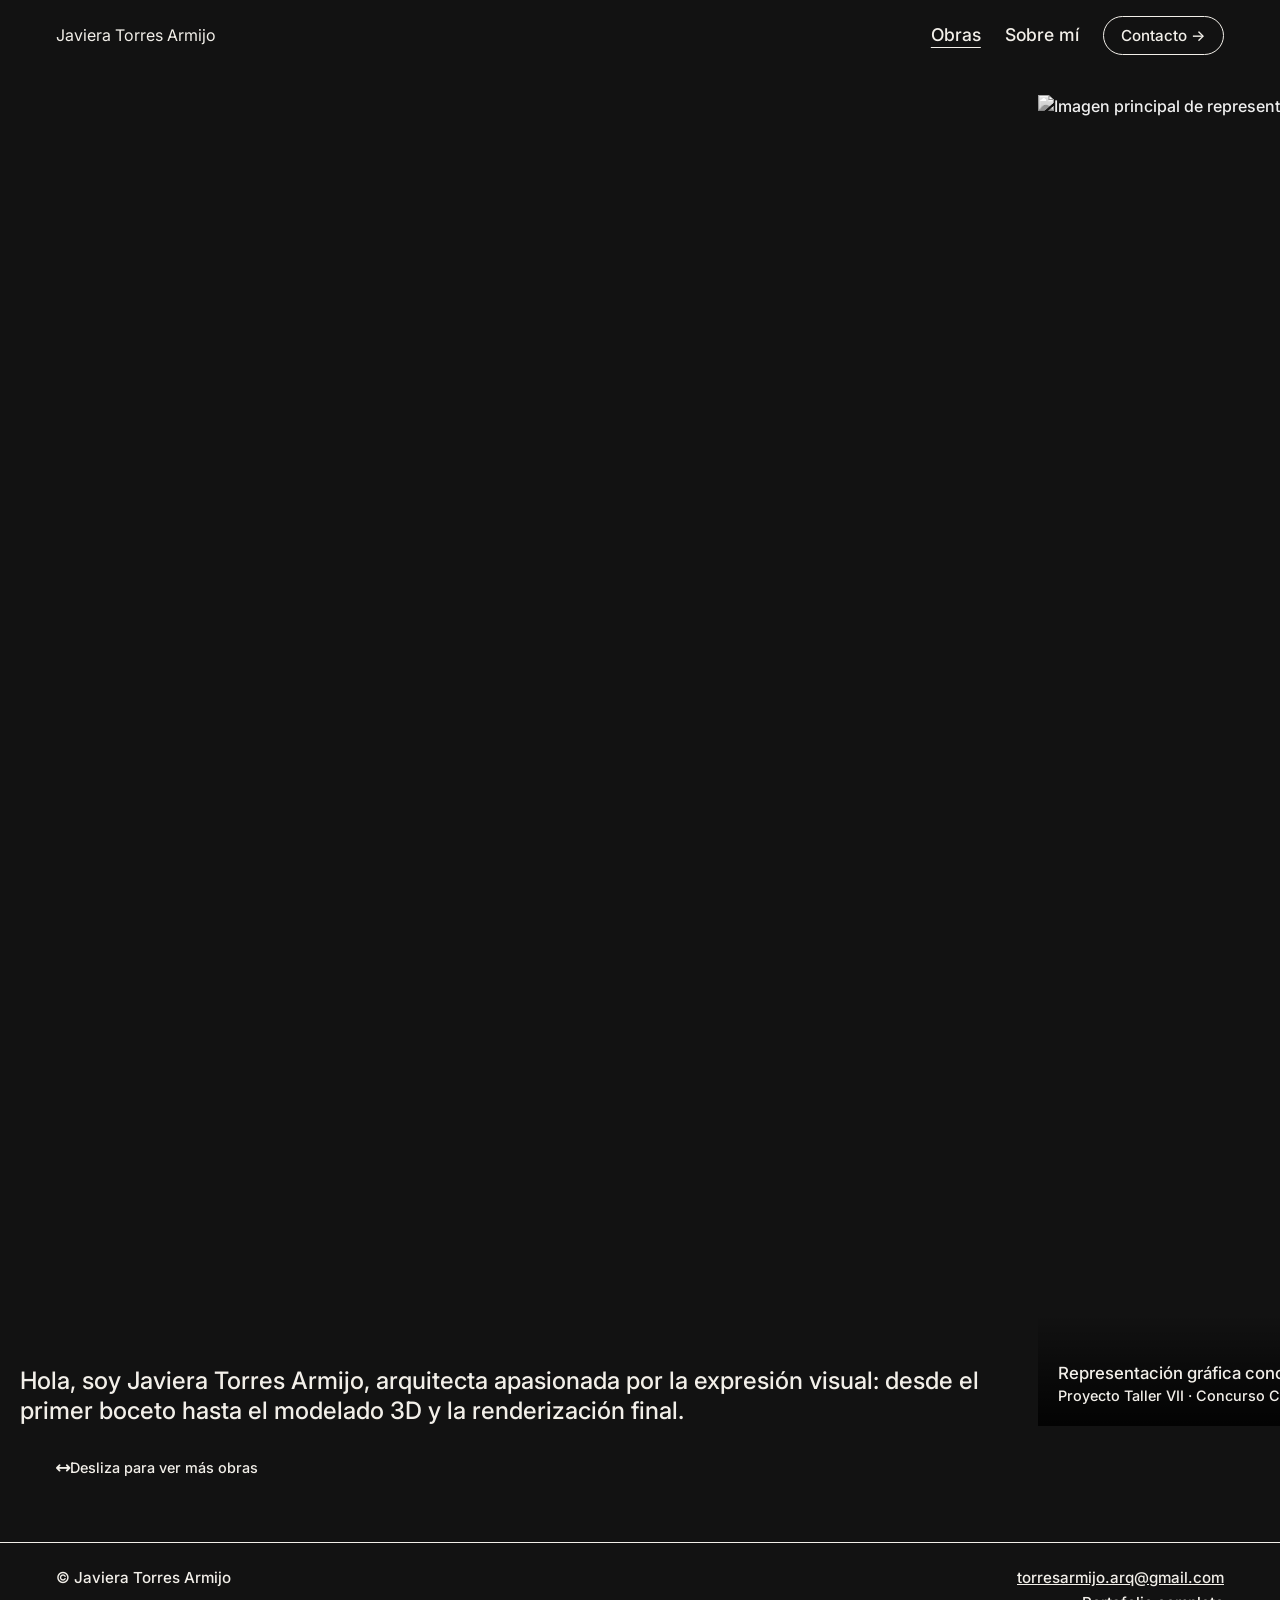
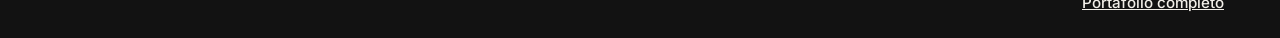
==== index.html @ c5724869 "inicio repo ejercicios" ====
<!DOCTYPE html>
<html lang="es">
<head>
    <meta charset="UTF-8">
    <meta name="viewport" content="width=device-width, initial-scale=1.0">
    <title>Javiera Torres Armijo · Arquitecta · Portafolio</title>
    <meta name="description" content="Portafolio de Javiera Torres Armijo, arquitecta, diseñadora gráfica y web. Trabajos seleccionados 2020 - 2025">
    <link rel="preconnect" href="https://fonts.googleapis.com">
    <link rel="preconnect" href="https://fonts.gstatic.com" crossorigin>
    <link rel="stylesheet" href="https://fonts.googleapis.com/css2?family=Inter:wght@300;400;500;600&display=swap">
    <link rel="stylesheet" href="https://cdnjs.cloudflare.com/ajax/libs/font-awesome/6.5.1/css/all.min.css">
    <link rel="stylesheet" href="styles.css">
</head>
<body>
    <header class="cabecera">
        <div class="contenedor cabecera__interior">
            <a href="index.html" class="cabecera__nombre">Javiera Torres Armijo</a>
            <nav aria-label="Principal">
                <ul class="menu">
                    <li class="menu__item"> <a href="index.html" class="menu__enlace" aria-current="page">Obras</a></li>
                    <li class="menu__item"><a href="sobre-mi.html" class="menu__enlace">Sobre mí</a></li>
                    <li class="menu__item"><a href="contacto.html" class="boton">Contacto &rarr;</a></li>
                </ul>
            </nav>
        </div>
    </header>
    <main class="obras">
        <ul class="obras__fila">
            <li class="obras__item presentacion">
                <h1 class="presentacion__texto">Hola, soy Javiera Torres Armijo, arquitecta apasionada por la expresión visual: desde el primer boceto hasta el modelado 3D y la renderización final.</h1>
            </li>
            <li class="obras__item">
                <a href="obra-1.html" class="tarjeta">
                    <img src="" alt="Imagen principal de representación gráfica concurso CORMA" class="tarjeta__img" width="867" height="596">
                    <div class="tarjeta__texto">
                        <h2 class="tarjeta__titulo">Representación gráfica concurso CORMA</h2>
                        <p class="tarjeta__sub">Proyecto Taller VII · Concurso CORMA &rarr;</p>
                    </div>
                </a>
            </li>
            <li class="obras__item">
                <a href="obra-2.html" class="tarjeta">
                    <img src="" alt="Imagen principal de Parque conector Mapocho" class="tarjeta__img" height="657" width="912" loading="lazy">
                    <div class="tarjeta__texto">
                        <h2 class="tarjeta__titulo">Parque conector Mapocho</h2>
                        <p class="tarjeta__sub">Proyecto concurso Corma21 · Taller VIII &rarr;</p>
                    </div>
                </a>
            </li>
            <li class="obras__item">
                <a href="obra-3.html" class="tarjeta">
                    <img src="" alt="Imagen principal de Polideportivo Vicuña" class="tarjeta__img" height="657" width="928" loading="lazy">
                    <div class="tarjeta__texto">
                        <h2 class="tarjeta__titulo">Polideportivo Vicuña</h2>
                        <p class="tarjeta__sub">Proyecto polideportivo · Taller IX &rarr;</p>
                    </div>
                </a>
            </li>
            <li class="obras__item">
                <a href="obra-4.html" class="tarjeta">
                    <img src="imgs/foto1.png" alt="Imagen principal de Estación Terminal, Proyecto Tren Santiago - Melipilla" class="tarjeta__img" width="928" height="657" loading="lazy">
                    <div class="tarjeta__texto">
                        <h2 class="tarjeta__titulo">Estación terminal, Proyecto Tren Santiago - Melipilla</h2>
                        <p class="tarjeta__sub">Proyecto de título &rarr;</p>
                    </div>
                </a>
            </li>
        </ul>
        <p class="obras__aviso contenedor"><i class="fa-solid fa-arrows-left-right"></i>Desliza para ver más obras</p>
    </main>
    <footer class="pie">
        <div class="contenedor pie__interior">
            <p>&copy; Javiera Torres Armijo</p>
            <div class="pie__contacto"><a href="mailto:torresarmijo.arq@gmail.com">torresarmijo.arq@gmail.com</a><a href="https://online.fliphtml5.com/nnvds/bmsx" target="_blank" rel="noopener">Portafolio completo</a></div>
        </div>
    </footer>
    
</body>
</html>
---- styles.css ----
* {
    box-sizing: border-box;
    margin: 0;
}

html {
    scroll-behavior: smooth;
}

body {
    background: #121212;
    color: #f2efe9;
    font: 500 1rem/1.4 "Inter", sans-serif;
}

img {
    max-width: 100%;
    height: auto;
    display: block;
}

a {
    color: inherit;
}

.contenedor {
    max-width: 1600px;
    margin: 0 auto;
    padding: 0 1.25rem;
}

.titulo-gigante {
    font-weight: 300;
    text-transform: uppercase;
    font-size: clamp(2.25rem, 9vw, 6.5rem);
    line-height: 1;
    letter-spacing: -.01em;
}

/* CABECERA Y MENÚ HORIZONTAL */
.cabecera {
    position: sticky;
    top: 0;
    z-index: 10;
    background: #121212;
}

.cabecera__interior {
    display: flex;
    justify-content: space-between;
    align-items: center;
    gap: 1rem;
    padding-top: 1rem;
    padding-bottom: 1rem;
}

.cabecera__nombre {
    text-decoration: none;
    font-size: 1rem;
    font-weight: 400;
}

.menu {
    display: flex;
    align-items: center;
    gap: 1rem;
    list-style: none;
    padding: 0;
    font-size: .95rem;
}

.menu__enlace {
    text-decoration: none;
}

.menu__enlace:hover,
.menu__enlace[aria-current="page"] {
    text-decoration: underline;
    text-underline-offset: 6px;
}

/* BOTON  */
.boton {
    display: inline-block;
    border: 1px solid #f2efe9;
    border-radius: 999px;
    padding: .55rem 1.1rem;
    background: none;
    color: #f2efe9;
    font: 500 .95rem "Inter", sans-serif;
    text-decoration: none;
    cursor: pointer;
    transition: background .2s, color .2s;
}

.boton:hover,
.boton:focus-visible {
    background: #f2efe9;
    color: #121212;
}

/* OBRAS: FILA HORIZONTAL CON DESPLAZAMIENTO */
.obras {
    padding: 1.5rem 0 2rem;
}

.obras__fila {
    display: flex;
    gap: 1.25rem;
    list-style: none;
    padding: 0 1.25rem 1rem;
    overflow-x: auto;
    scroll-snap-type: x mandatory;
    scroll-padding: 0 1.25rem;
    scrollbar-width: thin;
    scrollbar-color: #555 #121212;
}

.obras__item {
    flex: 0 0 78vw;
    scroll-snap-align: start;
}

.presentacion {
    display: flex;
    align-items: flex-end;
}

.presentacion__texto {
    font-size: 1.35rem;
    font-weight: 500;
    line-height: 1.25;
}

.tarjeta {
    position: relative;
    display: block;
    aspect-ratio: 3/4;
    overflow: hidden;
    color: #f2efe9;
    text-decoration: none;
}

.tarjeta__img {
    width: 100%;
    height: 100%;
    object-fit: cover;
    filter: grayscale(1);
    transition: filter .4s, transform .6s;
}

.tarjeta:hover .tarjeta__img,
.tarjeta:focus-visible .tarjeta__img {
    filter: grayscale(0);
    transform: scale(1.03);
}

.tarjeta__texto {
    position: absolute;
    inset: auto 0 0 0;
    padding: 3rem 1.25rem 1.25rem;
    background: linear-gradient(to top, rgba(0, 0, 0, .85), transparent);
}

.tarjeta__titulo {
    font-size: 1.05rem;
    font-weight: 500;
}

.tarjeta__sub {
    font-size: .9rem;
}

.obras__aviso {
    margin-top: 1rem;
    font-size: .9rem;
}

/* PAGINA DE OBRAS */
.obra {
    padding-bottom: 2rem;
}

.obra__encabezado {
    display: grid;
    gap: 1rem;
    padding: 2rem 0;
}

.obra__resumen {
    max-width: 36rem;
    font-size: 1.1rem;
}

.obra__principal {
    width: 100%;
    max-height: 85vh;
    object-fit: cover;
}

.obra__cuerpo {
    display: grid;
    gap: 2rem;
    padding: 3rem 0;
}

.obra__secundaria {
    width: 100%;
}

.ficha__fila {
    padding: .9rem 0;
    border-bottom: 1 px solid #2e2e2e;
}

.ficha dt {
    color: #a8a39b;
    font-size: .85rem;
    text-decoration: underline;
    text-underline-offset: 4px;
}

.galeria {
    display: grid;
    gap: 2rem;
}

.galeria__pie {
    padding-top: .5rem;
    font-size: .85rem;
    color: #a8a39b;
}

.galeria__img {
    width: 100%;
}

.paginacion {
    display: flex;
    flex-wrap: wrap;
    justify-content: space-between;
    gap: 1rem;
    margin-bottom: 3rem;
}

/* SOBRE MI */
.sobre {
    display: grid;
    gap: 3rem;
    padding-top: 1.5rem;
    padding-bottom: 3rem;
}

.sobre__img {
    width: 100%;
    max-height: 70vh;
    object-fit: cover;
}

.sobre__texto {
    margin: 1.5rem;
    font-size: 1.2rem;
    line-height: 1.35;
    max-width: 60rem;
}

.sobre__botones,
.contacto__botones {
    display: flex;
    flex-wrap: wrap;
    gap: .75rem;
}

.sobre__datos {
    display: grid;
    gap: 2.5rem;
    align-content: start;
    color: #cfcac2;
}

.lista__titulo {
    font-size: .95rem;
    font-weight: 500;
    text-decoration: underline;
    text-underline-offset: 4px;
    margin-bottom: 1rem;
}

.lista__fila {
    display: flex;
    justify-content: space-between;
    gap: 1rem;
    padding: .5rem 0;
    font-size: .95rem;
}

.lista__fila dd {
    text-align: right;
    white-space: nowrap;
}

/* CONTACTO Y FORMULARIO */
.contacto {
    display: grid;
    gap: 3rem;
    padding-top: 3rem;
    padding-bottom: 4rem;
}

.contacto__lema {
    margin: 1.5rem 0;
    font-size: 1.2rem;
    max-width: 32rem;
}

.contacto__lugar {
    margin-top: 1.5rem;
    color: #a8a39b;
}

.formulario {
    display: grid;
    gap: 1.25rem;
    align-content: end;
}

.formulario__campo {
    display: grid;
    gap: .25rem;
}

.formulario__etiqueta {
    font-size: .85rem;
    color: #a8a39b;
}

.formulario__control {
    width: 100%;
    padding: .6rem 0;
    border: 0;
    border-bottom: 1px solid #555;
    background: transparent;
    color: #f2efe9;
    font: inherit;
}

.formulario__control:focus {
    outline: 0;
    border-bottom-color: #f2efe9;
}

.formulario__control option {
    background: #121212;
}

.formulario .boton {
    justify-self: start;
}

/* PIE */
.pie {
    margin-top: 2rem;
    border-top: 1px solid #f2efe9;
}

.pie__interior {
    display: flex;
    flex-wrap: wrap;
    justify-content: space-between;
    gap: 1rem;
    padding-top: 1.5rem;
    padding-bottom: 1.5rem;
    font-size: .95rem;
}

.pie__contacto {
    display: grid;
    gap: .25rem;
}

/* TABLET Y ESCRITORIO */
@media (min-width:768px) {

    .contenedor,
    .obra__fila {
        padding-left: 3.5rem;
        padding-right: 3.5rem;
    }

    .obras__fila {
        scroll-padding: 0 3.5rem;
    }

    .cabecera_interior {
        padding-top: 1.25rem;
        padding-bottom: 1.25rem;
    }

    .menu {
        gap: 1.5rem;
        font-size: 1.1rem;
    }

    .obras_item {
        flex-basis: 430px;
    }

    .presentacion__texto {
        font-size: 1.5rem;
    }

    .obra__encabezado {
        grid-template-columns: auto 1fr;
        align-items: center;
        gap: 3rem;
        padding: 3rem 0;
    }

    .obra__cuerpo {
        grid-template-columns: 1.3fr 1fr;
        gap: 4rem;
        align-items: center;
    }

    .galeria {
        gap: 3rem;
    }

    .sobre {
        grid-template-columns: 2.2fr 1fr;
        gap: 5rem;
    }

    .contacto {
        grid-template-columns: 1.3fr 1fr;
        gap: 5rem;
        align-items: end;
    }

    .pie__contacto {
        text-align: right;
    }
}
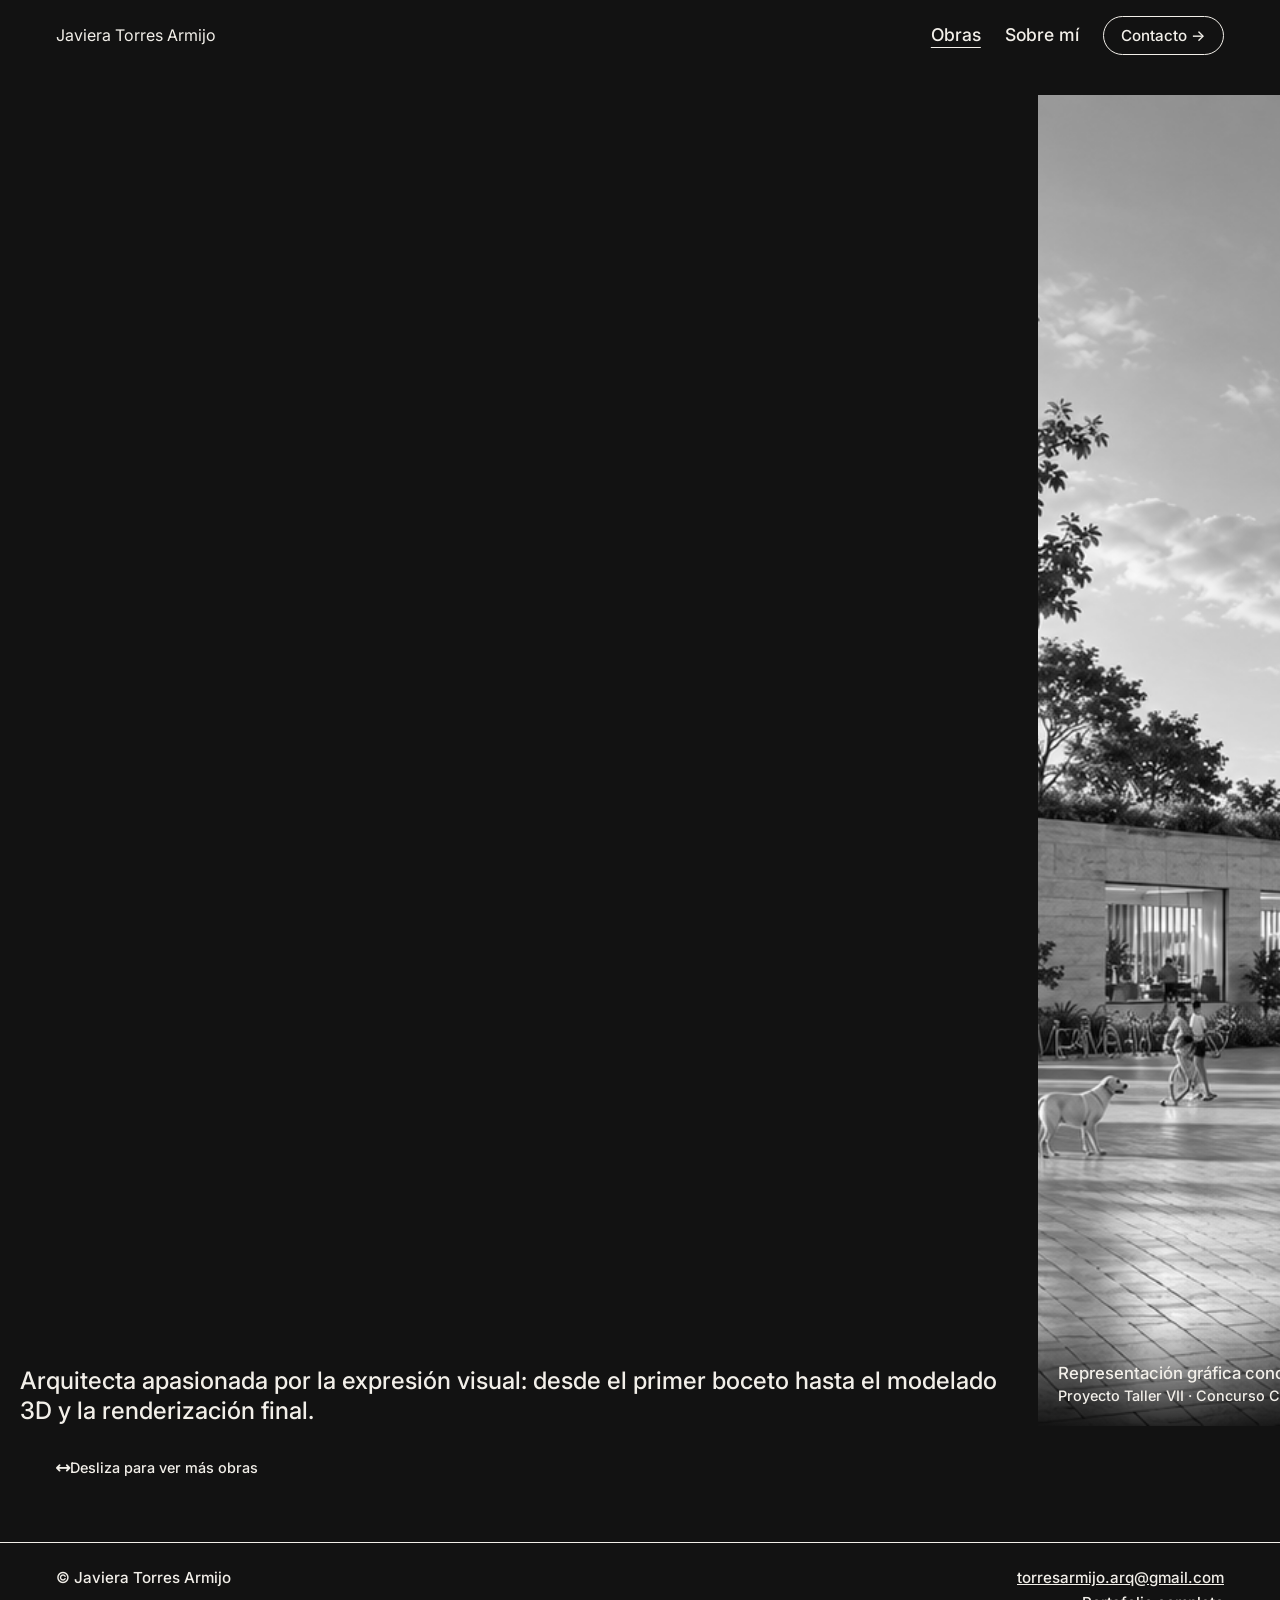
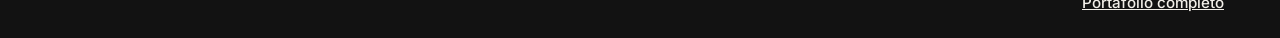
==== commit a575b86f: "cambio presentacion label" ====
--- a/index.html
+++ b/index.html
@@ -27,11 +27,11 @@
     <main class="obras">
         <ul class="obras__fila">
             <li class="obras__item presentacion">
-                <h1 class="presentacion__texto">Hola, soy Javiera Torres Armijo, arquitecta apasionada por la expresión visual: desde el primer boceto hasta el modelado 3D y la renderización final.</h1>
+                <h1 class="presentacion__texto">Arquitecta apasionada por la expresión visual: desde el primer boceto hasta el modelado 3D y la renderización final.</h1>
             </li>
             <li class="obras__item">
                 <a href="obra-1.html" class="tarjeta">
-                    <img src="" alt="Imagen principal de representación gráfica concurso CORMA" class="tarjeta__img" width="867" height="596">
+                    <img src="imgs/foto1.png" alt="Imagen principal de representación gráfica concurso CORMA" class="tarjeta__img" width="867" height="596">
                     <div class="tarjeta__texto">
                         <h2 class="tarjeta__titulo">Representación gráfica concurso CORMA</h2>
                         <p class="tarjeta__sub">Proyecto Taller VII · Concurso CORMA &rarr;</p>
@@ -40,7 +40,7 @@
             </li>
             <li class="obras__item">
                 <a href="obra-2.html" class="tarjeta">
-                    <img src="" alt="Imagen principal de Parque conector Mapocho" class="tarjeta__img" height="657" width="912" loading="lazy">
+                    <img src="imgs/foto2.png" alt="Imagen principal de Parque conector Mapocho" class="tarjeta__img" height="657" width="912" loading="lazy">
                     <div class="tarjeta__texto">
                         <h2 class="tarjeta__titulo">Parque conector Mapocho</h2>
                         <p class="tarjeta__sub">Proyecto concurso Corma21 · Taller VIII &rarr;</p>
@@ -49,7 +49,7 @@
             </li>
             <li class="obras__item">
                 <a href="obra-3.html" class="tarjeta">
-                    <img src="" alt="Imagen principal de Polideportivo Vicuña" class="tarjeta__img" height="657" width="928" loading="lazy">
+                    <img src="imgs/foto3.png" alt="Imagen principal de Polideportivo Vicuña" class="tarjeta__img" height="657" width="928" loading="lazy">
                     <div class="tarjeta__texto">
                         <h2 class="tarjeta__titulo">Polideportivo Vicuña</h2>
                         <p class="tarjeta__sub">Proyecto polideportivo · Taller IX &rarr;</p>
@@ -58,7 +58,7 @@
             </li>
             <li class="obras__item">
                 <a href="obra-4.html" class="tarjeta">
-                    <img src="imgs/foto1.png" alt="Imagen principal de Estación Terminal, Proyecto Tren Santiago - Melipilla" class="tarjeta__img" width="928" height="657" loading="lazy">
+                    <img src="imgs/foto4.png" alt="Imagen principal de Estación Terminal, Proyecto Tren Santiago - Melipilla" class="tarjeta__img" width="928" height="657" loading="lazy">
                     <div class="tarjeta__texto">
                         <h2 class="tarjeta__titulo">Estación terminal, Proyecto Tren Santiago - Melipilla</h2>
                         <p class="tarjeta__sub">Proyecto de título &rarr;</p>
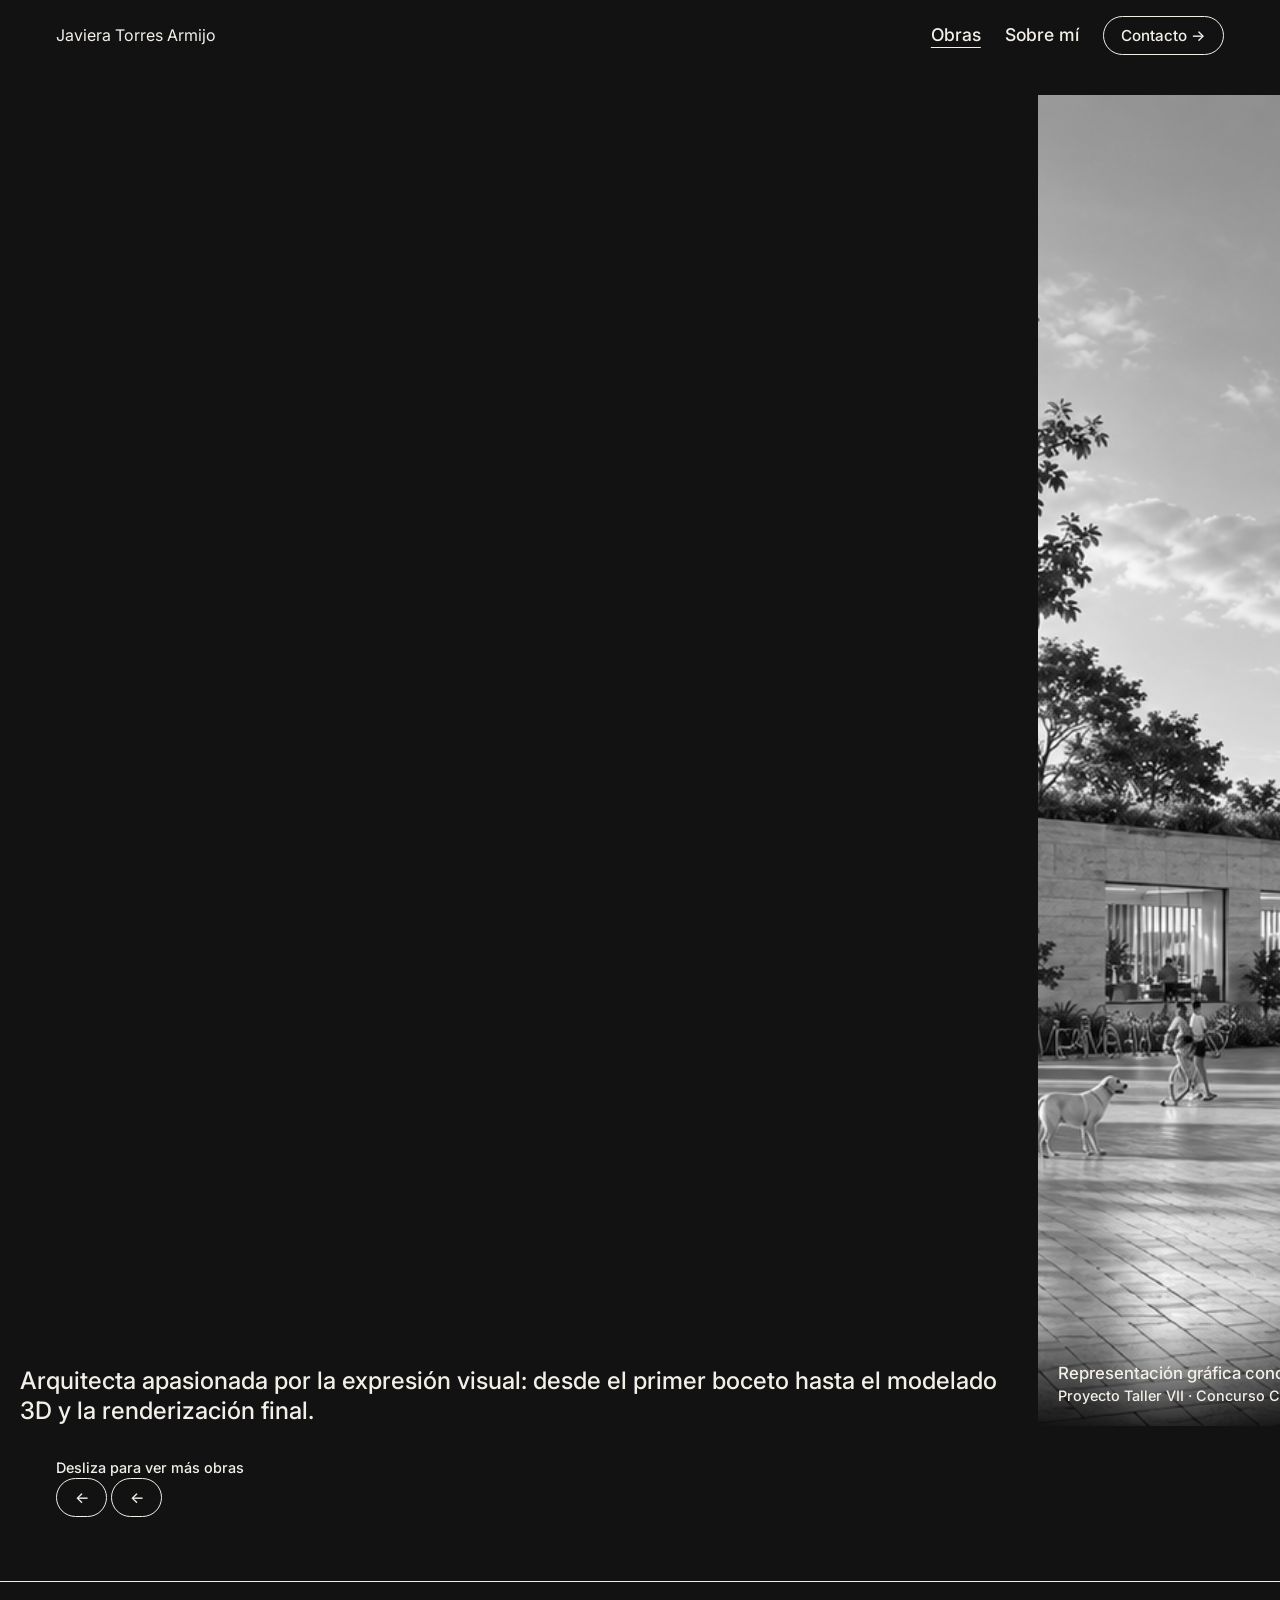
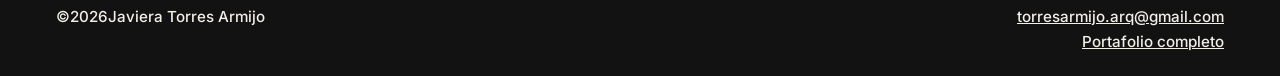
==== commit 8cf46515: "actualizaciones en todos por apliacion de javascript" ====
--- a/index.html
+++ b/index.html
@@ -1,16 +1,19 @@
 <!DOCTYPE html>
 <html lang="es">
+
 <head>
     <meta charset="UTF-8">
     <meta name="viewport" content="width=device-width, initial-scale=1.0">
     <title>Javiera Torres Armijo · Arquitecta · Portafolio</title>
-    <meta name="description" content="Portafolio de Javiera Torres Armijo, arquitecta, diseñadora gráfica y web. Trabajos seleccionados 2020 - 2025">
+    <meta name="description"
+        content="Portafolio de Javiera Torres Armijo, arquitecta, diseñadora gráfica y web. Trabajos seleccionados 2020 - 2025">
     <link rel="preconnect" href="https://fonts.googleapis.com">
     <link rel="preconnect" href="https://fonts.gstatic.com" crossorigin>
     <link rel="stylesheet" href="https://fonts.googleapis.com/css2?family=Inter:wght@300;400;500;600&display=swap">
     <link rel="stylesheet" href="https://cdnjs.cloudflare.com/ajax/libs/font-awesome/6.5.1/css/all.min.css">
     <link rel="stylesheet" href="styles.css">
 </head>
+
 <body>
     <header class="cabecera">
         <div class="contenedor cabecera__interior">
@@ -27,11 +30,13 @@
     <main class="obras">
         <ul class="obras__fila">
             <li class="obras__item presentacion">
-                <h1 class="presentacion__texto">Arquitecta apasionada por la expresión visual: desde el primer boceto hasta el modelado 3D y la renderización final.</h1>
+                <h1 class="presentacion__texto">Arquitecta apasionada por la expresión visual: desde el primer boceto
+                    hasta el modelado 3D y la renderización final.</h1>
             </li>
             <li class="obras__item">
                 <a href="obra-1.html" class="tarjeta">
-                    <img src="imgs/foto1.png" alt="Imagen principal de representación gráfica concurso CORMA" class="tarjeta__img" width="867" height="596">
+                    <img src="imgs/foto1.png" alt="Imagen principal de representación gráfica concurso CORMA"
+                        class="tarjeta__img" width="867" height="596">
                     <div class="tarjeta__texto">
                         <h2 class="tarjeta__titulo">Representación gráfica concurso CORMA</h2>
                         <p class="tarjeta__sub">Proyecto Taller VII · Concurso CORMA &rarr;</p>
@@ -40,7 +45,8 @@
             </li>
             <li class="obras__item">
                 <a href="obra-2.html" class="tarjeta">
-                    <img src="imgs/foto2.png" alt="Imagen principal de Parque conector Mapocho" class="tarjeta__img" height="657" width="912" loading="lazy">
+                    <img src="imgs/foto2.png" alt="Imagen principal de Parque conector Mapocho" class="tarjeta__img"
+                        height="657" width="912" loading="lazy">
                     <div class="tarjeta__texto">
                         <h2 class="tarjeta__titulo">Parque conector Mapocho</h2>
                         <p class="tarjeta__sub">Proyecto concurso Corma21 · Taller VIII &rarr;</p>
@@ -49,7 +55,8 @@
             </li>
             <li class="obras__item">
                 <a href="obra-3.html" class="tarjeta">
-                    <img src="imgs/foto3.png" alt="Imagen principal de Polideportivo Vicuña" class="tarjeta__img" height="657" width="928" loading="lazy">
+                    <img src="imgs/foto3.png" alt="Imagen principal de Polideportivo Vicuña" class="tarjeta__img"
+                        height="657" width="928" loading="lazy">
                     <div class="tarjeta__texto">
                         <h2 class="tarjeta__titulo">Polideportivo Vicuña</h2>
                         <p class="tarjeta__sub">Proyecto polideportivo · Taller IX &rarr;</p>
@@ -58,7 +65,9 @@
             </li>
             <li class="obras__item">
                 <a href="obra-4.html" class="tarjeta">
-                    <img src="imgs/foto4.png" alt="Imagen principal de Estación Terminal, Proyecto Tren Santiago - Melipilla" class="tarjeta__img" width="928" height="657" loading="lazy">
+                    <img src="imgs/foto4.png"
+                        alt="Imagen principal de Estación Terminal, Proyecto Tren Santiago - Melipilla"
+                        class="tarjeta__img" width="928" height="657" loading="lazy">
                     <div class="tarjeta__texto">
                         <h2 class="tarjeta__titulo">Estación terminal, Proyecto Tren Santiago - Melipilla</h2>
                         <p class="tarjeta__sub">Proyecto de título &rarr;</p>
@@ -66,14 +75,119 @@
                 </a>
             </li>
         </ul>
-        <p class="obras__aviso contenedor"><i class="fa-solid fa-arrows-left-right"></i>Desliza para ver más obras</p>
+       <div class="obras__controles contenedor">
+        <p class="obras__aviso">Desliza para ver más obras</p>
+        <div class="obras__botones">
+            <button class="boton boton--flecha" id="flecha-izq" type="button" aria-label="Obras anteriores">&larr;</button>
+            <button class="boton boton--flecha" id="flecha-der" type="button" aria-label="Obras siguientes">&larr;</button>
+        </div>
+       </div>
     </main>
     <footer class="pie">
         <div class="contenedor pie__interior">
-            <p>&copy; Javiera Torres Armijo</p>
-            <div class="pie__contacto"><a href="mailto:torresarmijo.arq@gmail.com">torresarmijo.arq@gmail.com</a><a href="https://online.fliphtml5.com/nnvds/bmsx" target="_blank" rel="noopener">Portafolio completo</a></div>
+            <p>&copy;<span id="anio">2026</span>Javiera Torres Armijo</p>
+            <div class="pie__contacto"><a href="mailto:torresarmijo.arq@gmail.com">torresarmijo.arq@gmail.com</a><a
+                    href="https://online.fliphtml5.com/nnvds/bmsx" target="_blank" rel="noopener">Portafolio
+                    completo</a></div>
         </div>
     </footer>
-    
+    <script>
+        //año actual en el pie de la pagina
+        const anio = document.querySelector("#anio");
+        if (anio) {
+            anio.textContent = new Date().getFullYear();
+        }
+        //flechas para mover la fila de obras(en index)
+        const fila = document.querySelector(".obras__fila");
+        const flechaIzq = document.querySelector("#flecha-izq");
+        const flechaDer = document.querySelector("flecha-der");
+
+        if (fila && flechaIzq && flechaDer) {
+            // direccion: -1 izquierda, 1 derecha
+            const mover = (direccion) => {
+                const tarjeta = fila.querySelector(".obras__itemn");
+                const hueco = parseFloat(getComputedStyle(fila).columnGap);
+                fila.scrollBy({ left: direccion * (tarjeta.offsetWidth + hueco), behavior: "smooth" });
+            };
+            flechaIzq.addEventListener("click", () => mover(-1));
+            flechaDer.addEventListener("click", () => mover(1));
+        }
+        //visor de imagenes, click para verla mas grande
+        const imagenes = document.querySelectorAll(".obra__principal, .obra__secundaria, .galeria__img");
+        if (imagenes.length > 0) {
+            const visor = document.createElement("dialog");
+            visor.className = "visor";
+            visor.innerHTML = `
+                <button class="visor__cerrar" type="button" aria-label="Cerrar">&times;</button>
+                <img class="visor__img" src="" alt="">
+                <p class="visor__pie"></p>`;
+            document.body.appendChild(visor);
+
+            const visorImg = visor.querySelector(".visor__img");
+            const visorPie = visor.querySelector(".visor__pie");
+            let actual = 0; //posicion de imagen que se esta viendo
+
+            const mostar = (indice) => {
+                //% hace que al pasar de la ultima se vuelva a la primera CREEEO (esperemos q si)
+                actual = (indice + imagenes.length) % imagenes.length;
+                visorImg.src = imagenes[actual].src;
+                visorImg.at = imagenes[actual].alt;
+                visorPie.textContent = `${actual + 1} / ${imagenes.length} · ${imagenes[actual].alt}`;
+            };
+
+            imagenes.forEach((img, indice) => {
+                img.addEventListener("click", () => {
+                    mostrar(indice);
+                    visor.showModal();
+                });
+            });
+
+            visor.querySelector(".visor__cerrar").addEventListener("click", () => visor.close());
+            visor.addEventListener("clicl", (evento) => {
+                if (evento.target === visor) visor.close(); //clic fuera de la imagen
+            });
+            document.addEventListener("keydown", (evento) => {
+                if(!visor.open) return;
+                if(evento.key=== "ArrowRight") mostrar(actual + 1);
+                if(evento.key === "ArrowLeft") mostrar(actual - 1);
+            });
+        }
+        //formulario de contacto
+        const formulario = document.querySelector("#formulario");
+        const aviso = document.querySelector("#mensaje-formulario");
+
+        if(formulario && aviso){
+            const mostrarAviso = (texto, esError)=> {
+                aviso.textContent = texto;
+                aviso.className = "formulario__mensaje" + (esError ? "formulario__mensaje--error" : "formulario__mensaje--ok");
+            };
+
+            formulario.addEventListener("submit", (evento) => {
+                evento.preventDefault(); //evita q formulario se envie solo
+                const nombre = formulario.elements.nombre.value.trim();
+                const correo = formulario.elements.correo.value.trim();
+                const motivo = formulario.elements.motivo;
+                const motivoTexto = motivo.options[motivo.selectedIndex].text;
+                const mensaje = formulario.elements.mensaje.value.trim();
+                const correoValido = /^[\s@]+@[^\s@]+\.[^\s@]+$/.test(correo);
+
+                if(nombre.length < 2){
+                    mostrarAviso("Escribe tu nombre.", true);
+                }else if (!correoValido){
+                    mostrarAviso("Escribe un correo válido, por ejemplo nombre@correo.com", true);                    
+                }else if (mensaje.length < 10){
+                    mostrarAviso("El mensaje es muy corto (mínimo 10 caracteres).", true);
+                }else{
+                    const asunto = `Contacto desde el portafolio: ${motivoTexto}`;
+                    const cuerpo = `Nombre: ${nombre}\nCorreo: ${correo}\n\n${mensaje}`;
+                    window.location.href = `mailto:torresarmijo.arq@mail.com?subject=${encodeURIComponent(asunto)}&body=${encodeURIComponent(cuerpo)}`;
+                    mostrarAviso("Abriendo tu programa de correo...", false);
+                    formulario.reset();
+                }
+            });
+        }
+    </script>
+
 </body>
+
 </html>
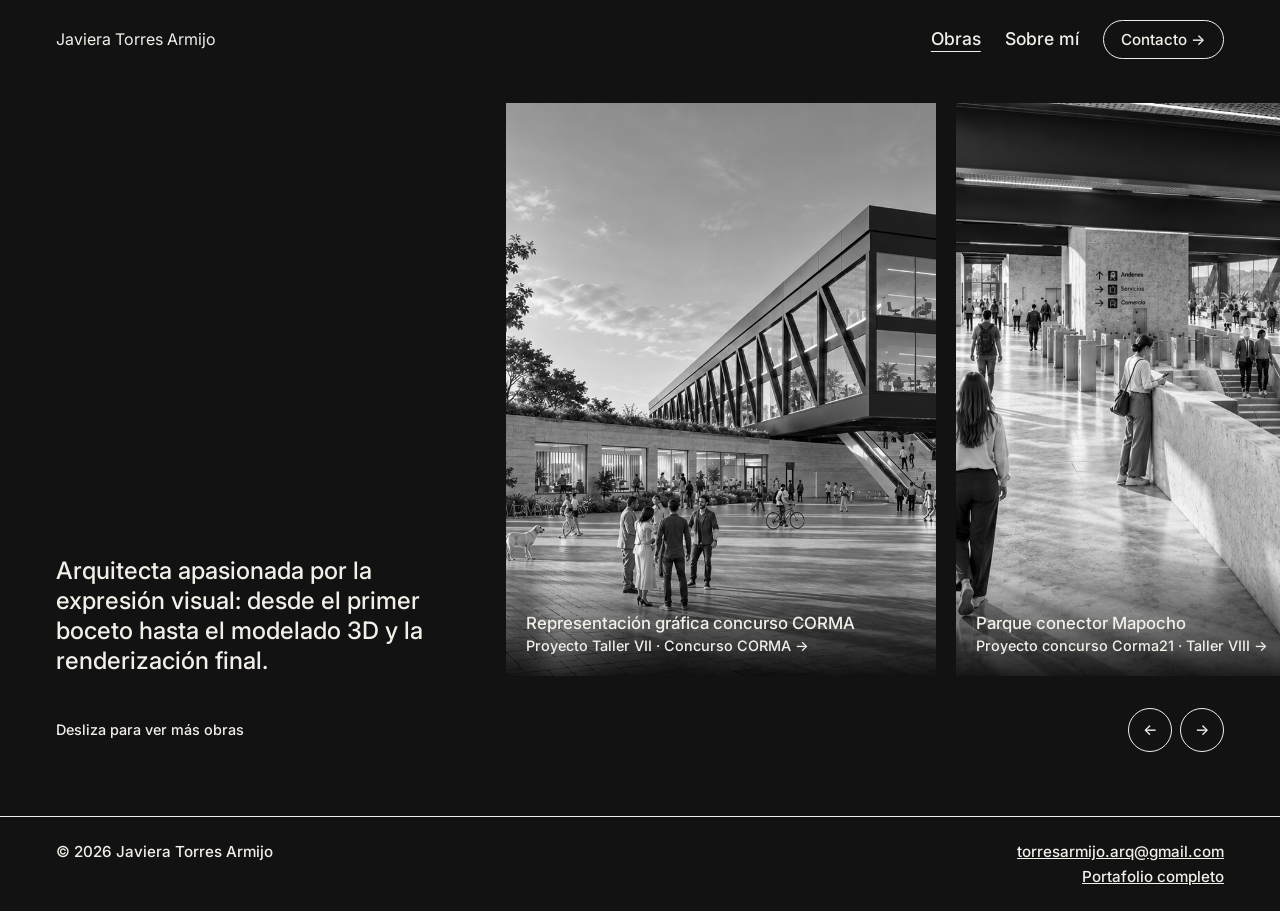
==== commit 0a7f2623: "correccion de errores en todas las hojas de estilos" ====
--- a/index.html
+++ b/index.html
@@ -75,119 +75,25 @@
                 </a>
             </li>
         </ul>
-       <div class="obras__controles contenedor">
-        <p class="obras__aviso">Desliza para ver más obras</p>
-        <div class="obras__botones">
-            <button class="boton boton--flecha" id="flecha-izq" type="button" aria-label="Obras anteriores">&larr;</button>
-            <button class="boton boton--flecha" id="flecha-der" type="button" aria-label="Obras siguientes">&larr;</button>
+        <div class="obras__controles contenedor">
+            <p class="obras__aviso">Desliza para ver más obras</p>
+            <div class="obras__botones">
+                <button class="boton boton--flecha" id="flecha-izq" type="button"
+                    aria-label="Obras anteriores">&larr;</button>
+                <button class="boton boton--flecha" id="flecha-der" type="button"
+                    aria-label="Obras siguientes">&rarr;</button>
+            </div>
         </div>
-       </div>
     </main>
     <footer class="pie">
         <div class="contenedor pie__interior">
-            <p>&copy;<span id="anio">2026</span>Javiera Torres Armijo</p>
+            <p>&copy; <span id="anio">2026</span> Javiera Torres Armijo</p>
             <div class="pie__contacto"><a href="mailto:torresarmijo.arq@gmail.com">torresarmijo.arq@gmail.com</a><a
                     href="https://online.fliphtml5.com/nnvds/bmsx" target="_blank" rel="noopener">Portafolio
                     completo</a></div>
         </div>
     </footer>
-    <script>
-        //año actual en el pie de la pagina
-        const anio = document.querySelector("#anio");
-        if (anio) {
-            anio.textContent = new Date().getFullYear();
-        }
-        //flechas para mover la fila de obras(en index)
-        const fila = document.querySelector(".obras__fila");
-        const flechaIzq = document.querySelector("#flecha-izq");
-        const flechaDer = document.querySelector("flecha-der");
-
-        if (fila && flechaIzq && flechaDer) {
-            // direccion: -1 izquierda, 1 derecha
-            const mover = (direccion) => {
-                const tarjeta = fila.querySelector(".obras__itemn");
-                const hueco = parseFloat(getComputedStyle(fila).columnGap);
-                fila.scrollBy({ left: direccion * (tarjeta.offsetWidth + hueco), behavior: "smooth" });
-            };
-            flechaIzq.addEventListener("click", () => mover(-1));
-            flechaDer.addEventListener("click", () => mover(1));
-        }
-        //visor de imagenes, click para verla mas grande
-        const imagenes = document.querySelectorAll(".obra__principal, .obra__secundaria, .galeria__img");
-        if (imagenes.length > 0) {
-            const visor = document.createElement("dialog");
-            visor.className = "visor";
-            visor.innerHTML = `
-                <button class="visor__cerrar" type="button" aria-label="Cerrar">&times;</button>
-                <img class="visor__img" src="" alt="">
-                <p class="visor__pie"></p>`;
-            document.body.appendChild(visor);
-
-            const visorImg = visor.querySelector(".visor__img");
-            const visorPie = visor.querySelector(".visor__pie");
-            let actual = 0; //posicion de imagen que se esta viendo
-
-            const mostar = (indice) => {
-                //% hace que al pasar de la ultima se vuelva a la primera CREEEO (esperemos q si)
-                actual = (indice + imagenes.length) % imagenes.length;
-                visorImg.src = imagenes[actual].src;
-                visorImg.at = imagenes[actual].alt;
-                visorPie.textContent = `${actual + 1} / ${imagenes.length} · ${imagenes[actual].alt}`;
-            };
-
-            imagenes.forEach((img, indice) => {
-                img.addEventListener("click", () => {
-                    mostrar(indice);
-                    visor.showModal();
-                });
-            });
-
-            visor.querySelector(".visor__cerrar").addEventListener("click", () => visor.close());
-            visor.addEventListener("clicl", (evento) => {
-                if (evento.target === visor) visor.close(); //clic fuera de la imagen
-            });
-            document.addEventListener("keydown", (evento) => {
-                if(!visor.open) return;
-                if(evento.key=== "ArrowRight") mostrar(actual + 1);
-                if(evento.key === "ArrowLeft") mostrar(actual - 1);
-            });
-        }
-        //formulario de contacto
-        const formulario = document.querySelector("#formulario");
-        const aviso = document.querySelector("#mensaje-formulario");
-
-        if(formulario && aviso){
-            const mostrarAviso = (texto, esError)=> {
-                aviso.textContent = texto;
-                aviso.className = "formulario__mensaje" + (esError ? "formulario__mensaje--error" : "formulario__mensaje--ok");
-            };
-
-            formulario.addEventListener("submit", (evento) => {
-                evento.preventDefault(); //evita q formulario se envie solo
-                const nombre = formulario.elements.nombre.value.trim();
-                const correo = formulario.elements.correo.value.trim();
-                const motivo = formulario.elements.motivo;
-                const motivoTexto = motivo.options[motivo.selectedIndex].text;
-                const mensaje = formulario.elements.mensaje.value.trim();
-                const correoValido = /^[\s@]+@[^\s@]+\.[^\s@]+$/.test(correo);
-
-                if(nombre.length < 2){
-                    mostrarAviso("Escribe tu nombre.", true);
-                }else if (!correoValido){
-                    mostrarAviso("Escribe un correo válido, por ejemplo nombre@correo.com", true);                    
-                }else if (mensaje.length < 10){
-                    mostrarAviso("El mensaje es muy corto (mínimo 10 caracteres).", true);
-                }else{
-                    const asunto = `Contacto desde el portafolio: ${motivoTexto}`;
-                    const cuerpo = `Nombre: ${nombre}\nCorreo: ${correo}\n\n${mensaje}`;
-                    window.location.href = `mailto:torresarmijo.arq@mail.com?subject=${encodeURIComponent(asunto)}&body=${encodeURIComponent(cuerpo)}`;
-                    mostrarAviso("Abriendo tu programa de correo...", false);
-                    formulario.reset();
-                }
-            });
-        }
-    </script>
-
+    
 </body>
 
 </html>
--- a/styles.css
+++ b/styles.css
@@ -172,7 +172,6 @@
 }
 
 .obras__aviso {
-    margin-top: 1rem;
     font-size: .9rem;
 }
 
@@ -210,7 +209,7 @@
 
 .ficha__fila {
     padding: .9rem 0;
-    border-bottom: 1 px solid #2e2e2e;
+    border-bottom: 1px solid #2e2e2e;
 }
 
 .ficha dt {
@@ -240,7 +239,7 @@
     flex-wrap: wrap;
     justify-content: space-between;
     gap: 1rem;
-    margin-bottom: 3rem;
+    margin-top: 3rem;
 }
 
 /* SOBRE MI */
@@ -258,7 +257,7 @@
 }
 
 .sobre__texto {
-    margin: 1.5rem;
+    margin: 1.5rem 0;
     font-size: 1.2rem;
     line-height: 1.35;
     max-width: 60rem;
@@ -377,12 +376,96 @@
     display: grid;
     gap: .25rem;
 }
+/* JAVASCRIPT */
+.obras__controles{
+    display: flex;
+    justify-content: space-between;
+    align-items: center;
+    gap: 1rem;
+    margin-top: 1rem;
+}
+
+.obras__botones{
+    display: flex;
+    gap: .5rem;
+}
+
+.boton--flecha{
+    width: 2.75rem;
+    height: 2.75rem;
+    padding: 0;
+    display: grid ;
+    place-items: center;
+}
+
+.obra img{
+    cursor: zoom-in;
+}
+
+.visor{
+    width: 100%;
+    height: 100%;
+    max-width: none;
+    max-height: none;
+    margin: 0;
+    padding: 1rem;
+    border: 0;
+    background: rgba(0,0,0,.95);
+    color: #f2efe9;
+}
+
+.visor[open]{
+    display: grid;
+    grid-template-rows: 1fr auto;
+    gap: .75rem;
+}
+
+.visor__img{
+    width: 100%;
+    height: 100%;
+    min-height: 0;
+    margin: auto;
+    object-fit: contain;
+}
+
+.visor__pie{
+    text-align: center;
+    font-size: .9rem;
+    color: #a8a39b;
+}
+
+.visor__cerrar{
+    position: absolute;
+    top: .75rem;
+    right: 1rem;
+    z-index: 1;
+    background: none;
+    border: 0;
+    color: #f2efe9;
+    font-size: 2.25rem;
+    line-height: 1;
+    cursor: pointer;
+}
+
+.formulario__mensaje{
+    min-height: 1.4em;
+    font-size: .9rem;
+}
+
+.formulario__mensaje--error{
+    color: #ff8a7a;
+}
+
+.formulario__mensaje--ok{
+    color: #9fd6a8;
+}
+
 
 /* TABLET Y ESCRITORIO */
 @media (min-width:768px) {
 
     .contenedor,
-    .obra__fila {
+    .obras__fila {
         padding-left: 3.5rem;
         padding-right: 3.5rem;
     }
@@ -391,7 +474,7 @@
         scroll-padding: 0 3.5rem;
     }
 
-    .cabecera_interior {
+    .cabecera__interior {
         padding-top: 1.25rem;
         padding-bottom: 1.25rem;
     }
@@ -401,7 +484,7 @@
         font-size: 1.1rem;
     }
 
-    .obras_item {
+    .obras__item {
         flex-basis: 430px;
     }
 
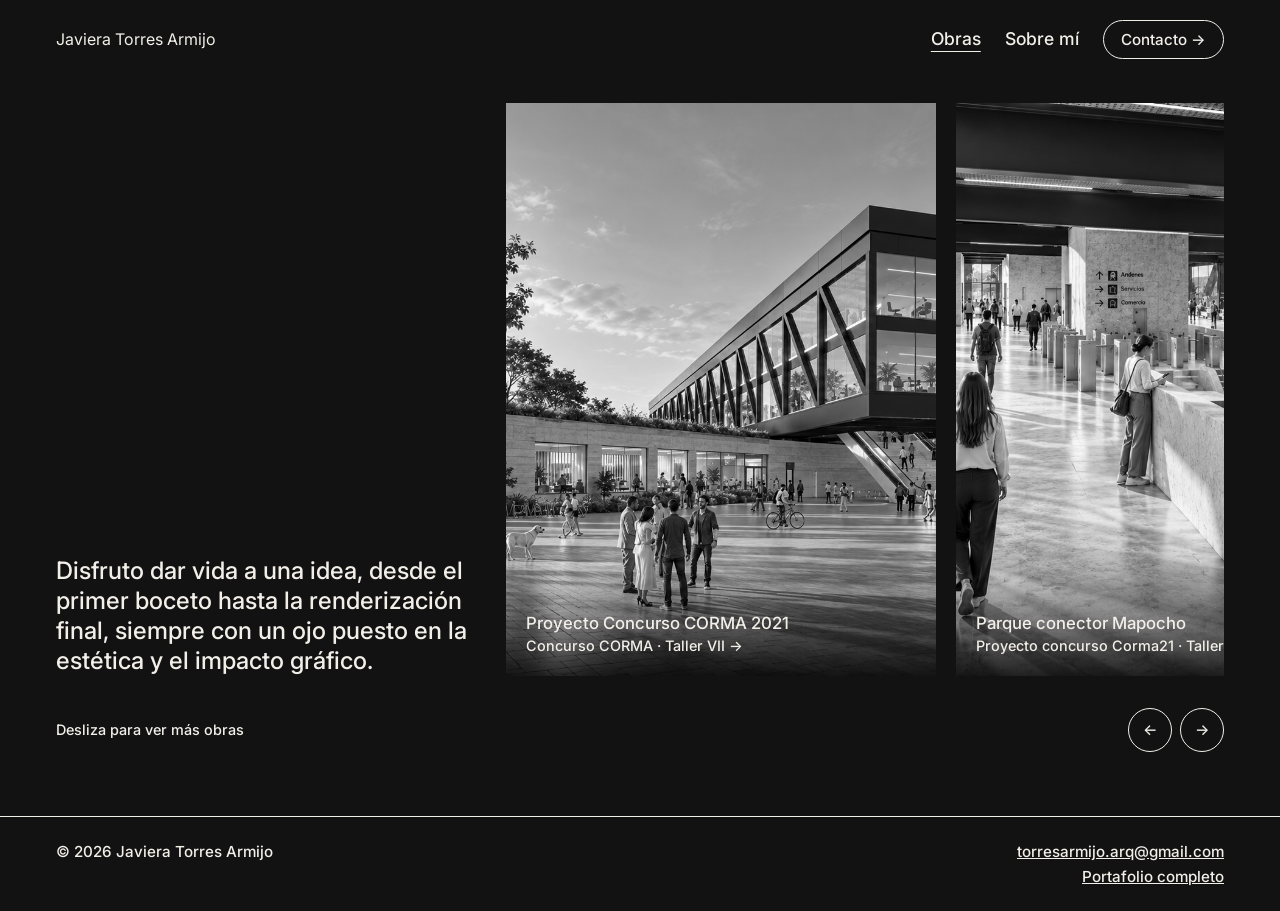
==== commit 6efbc4c9: "actualizacion final" ====
--- a/index.html
+++ b/index.html
@@ -30,16 +30,15 @@
     <main class="obras">
         <ul class="obras__fila">
             <li class="obras__item presentacion">
-                <h1 class="presentacion__texto">Arquitecta apasionada por la expresión visual: desde el primer boceto
-                    hasta el modelado 3D y la renderización final.</h1>
+                <h1 class="presentacion__texto">Disfruto dar vida a una idea, desde el primer boceto hasta la renderización final, siempre con un ojo puesto en la estética y el impacto gráfico.</h1>
             </li>
             <li class="obras__item">
                 <a href="obra-1.html" class="tarjeta">
                     <img src="imgs/foto1.png" alt="Imagen principal de representación gráfica concurso CORMA"
                         class="tarjeta__img" width="867" height="596">
                     <div class="tarjeta__texto">
-                        <h2 class="tarjeta__titulo">Representación gráfica concurso CORMA</h2>
-                        <p class="tarjeta__sub">Proyecto Taller VII · Concurso CORMA &rarr;</p>
+                        <h2 class="tarjeta__titulo">Proyecto Concurso CORMA 2021</h2>
+                        <p class="tarjeta__sub">Concurso CORMA · Taller VII  &rarr;</p>
                     </div>
                 </a>
             </li>
@@ -69,7 +68,7 @@
                         alt="Imagen principal de Estación Terminal, Proyecto Tren Santiago - Melipilla"
                         class="tarjeta__img" width="928" height="657" loading="lazy">
                     <div class="tarjeta__texto">
-                        <h2 class="tarjeta__titulo">Estación terminal, Proyecto Tren Santiago - Melipilla</h2>
+                        <h2 class="tarjeta__titulo">Estación terminal<br>Tren Santiago - Melipilla</h2>
                         <p class="tarjeta__sub">Proyecto de título &rarr;</p>
                     </div>
                 </a>
@@ -93,7 +92,7 @@
                     completo</a></div>
         </div>
     </footer>
-    
+    <script src="main.js" defer></script>
 </body>
 
 </html>
--- a/styles.css
+++ b/styles.css
@@ -464,14 +464,18 @@
 /* TABLET Y ESCRITORIO */
 @media (min-width:768px) {
 
-    .contenedor,
-    .obras__fila {
+    .contenedor{
+        max-width: none;
         padding-left: 3.5rem;
         padding-right: 3.5rem;
     }
 
-    .obras__fila {
-        scroll-padding: 0 3.5rem;
+    .obras__fila{
+        width: calc(100% - 7rem);
+        margin: 0 auto;
+        padding-left: 0;
+        padding-right: 0;
+        scroll-padding: 0;
     }
 
     .cabecera__interior {
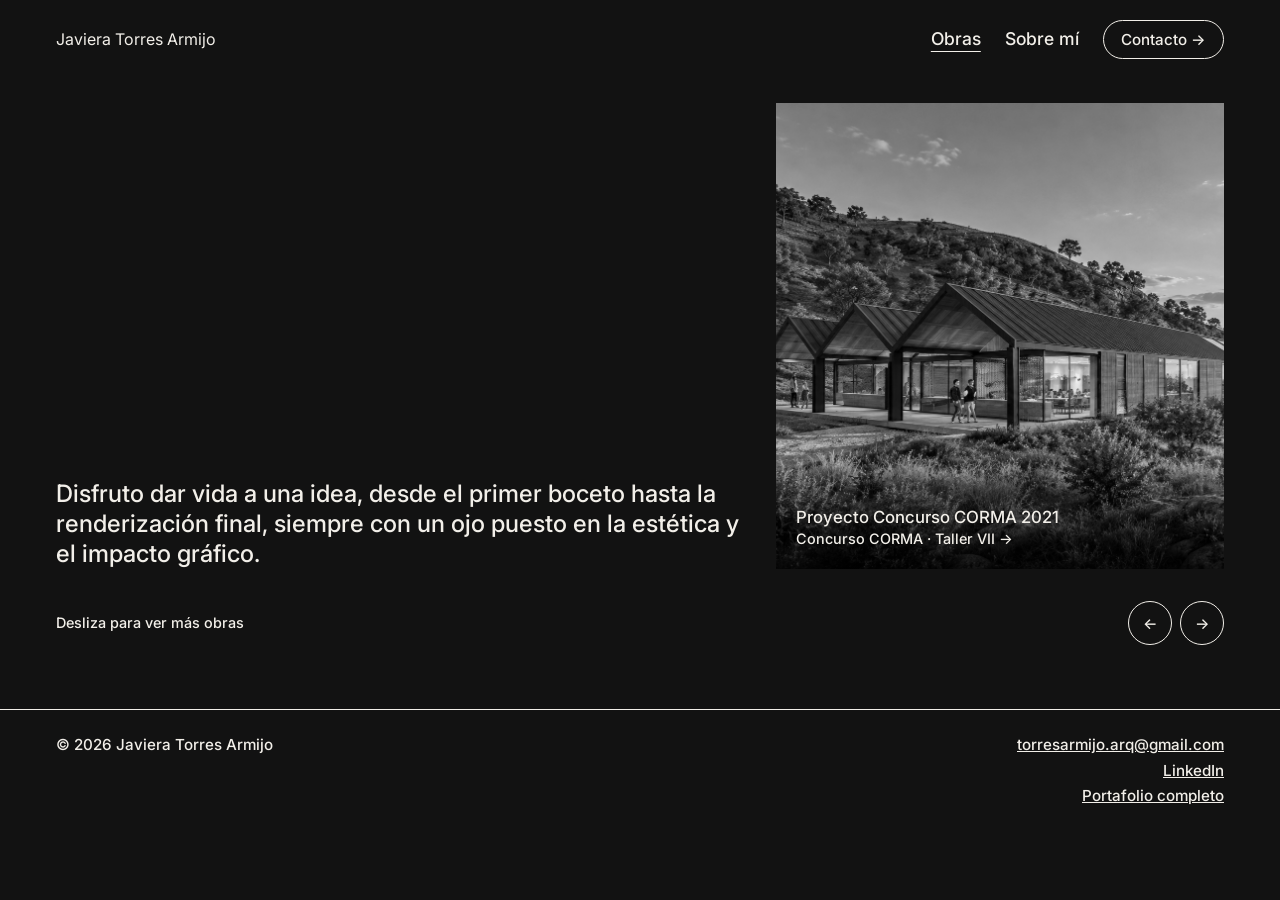
==== commit 8dac45de: "actualizacion portafolio" ====
--- a/index.html
+++ b/index.html
@@ -30,22 +30,23 @@
     <main class="obras">
         <ul class="obras__fila">
             <li class="obras__item presentacion">
-                <h1 class="presentacion__texto">Disfruto dar vida a una idea, desde el primer boceto hasta la renderización final, siempre con un ojo puesto en la estética y el impacto gráfico.</h1>
+                <h1 class="presentacion__texto">Disfruto dar vida a una idea, desde el primer boceto hasta la
+                    renderización final, siempre con un ojo puesto en la estética y el impacto gráfico.</h1>
             </li>
             <li class="obras__item">
                 <a href="obra-1.html" class="tarjeta">
-                    <img src="imgs/foto1.png" alt="Imagen principal de representación gráfica concurso CORMA"
+                    <img src="imgs/index/foto1.png" alt="Imagen principal de representación gráfica concurso CORMA"
                         class="tarjeta__img" width="867" height="596">
                     <div class="tarjeta__texto">
                         <h2 class="tarjeta__titulo">Proyecto Concurso CORMA 2021</h2>
-                        <p class="tarjeta__sub">Concurso CORMA · Taller VII  &rarr;</p>
+                        <p class="tarjeta__sub">Concurso CORMA · Taller VII &rarr;</p>
                     </div>
                 </a>
             </li>
             <li class="obras__item">
                 <a href="obra-2.html" class="tarjeta">
-                    <img src="imgs/foto2.png" alt="Imagen principal de Parque conector Mapocho" class="tarjeta__img"
-                        height="657" width="912" loading="lazy">
+                    <img src="imgs/index/foto3.png" alt="Imagen principal de Parque conector Mapocho"
+                        class="tarjeta__img" height="657" width="912" loading="lazy">
                     <div class="tarjeta__texto">
                         <h2 class="tarjeta__titulo">Parque conector Mapocho</h2>
                         <p class="tarjeta__sub">Proyecto concurso Corma21 · Taller VIII &rarr;</p>
@@ -54,7 +55,7 @@
             </li>
             <li class="obras__item">
                 <a href="obra-3.html" class="tarjeta">
-                    <img src="imgs/foto3.png" alt="Imagen principal de Polideportivo Vicuña" class="tarjeta__img"
+                    <img src="imgs/index/foto4.png" alt="Imagen principal de Polideportivo Vicuña" class="tarjeta__img"
                         height="657" width="928" loading="lazy">
                     <div class="tarjeta__texto">
                         <h2 class="tarjeta__titulo">Polideportivo Vicuña</h2>
@@ -64,7 +65,7 @@
             </li>
             <li class="obras__item">
                 <a href="obra-4.html" class="tarjeta">
-                    <img src="imgs/foto4.png"
+                    <img src="imgs/index/foto2.png"
                         alt="Imagen principal de Estación Terminal, Proyecto Tren Santiago - Melipilla"
                         class="tarjeta__img" width="928" height="657" loading="lazy">
                     <div class="tarjeta__texto">
@@ -88,8 +89,11 @@
         <div class="contenedor pie__interior">
             <p>&copy; <span id="anio">2026</span> Javiera Torres Armijo</p>
             <div class="pie__contacto"><a href="mailto:torresarmijo.arq@gmail.com">torresarmijo.arq@gmail.com</a><a
-                    href="https://online.fliphtml5.com/nnvds/bmsx" target="_blank" rel="noopener">Portafolio
-                    completo</a></div>
+                    href="https://www.linkedin.com/in/javiera-torres-4b315a322/" target="_blank"
+                    rel="noopener">LinkedIn</a>
+                <a href="https://online.fliphtml5.com/nnvds/bmsx" target="_blank" rel="noopener">Portafolio
+                    completo</a>
+            </div>
         </div>
     </footer>
     <script src="main.js" defer></script>
--- a/styles.css
+++ b/styles.css
@@ -32,9 +32,16 @@
 .titulo-gigante {
     font-weight: 300;
     text-transform: uppercase;
-    font-size: clamp(2.25rem, 9vw, 6.5rem);
+    font-size: clamp(2.25rem, 6vw, 4.5rem);
     line-height: 1;
     letter-spacing: -.01em;
+}
+
+.titulo-gigante__sub{
+    display: block;
+    margin-top: .75rem;
+    font-size: clamp(1.5rem, 3vw, 2.25rem);
+    line-height: 1.1;
 }
 
 /* CABECERA Y MENÚ HORIZONTAL */
@@ -135,7 +142,7 @@
 .tarjeta {
     position: relative;
     display: block;
-    aspect-ratio: 3/4;
+    aspect-ratio: 3/2;
     overflow: hidden;
     color: #f2efe9;
     text-decoration: none;
@@ -187,8 +194,9 @@
 }
 
 .obra__resumen {
-    max-width: 36rem;
-    font-size: 1.1rem;
+    max-width: 40rem;
+    font-size: 1.3rem;
+    line-height: 1.25;
 }
 
 .obra__principal {
@@ -254,6 +262,7 @@
     width: 100%;
     max-height: 70vh;
     object-fit: cover;
+    filter: grayscale(1);
 }
 
 .sobre__texto {
@@ -460,6 +469,120 @@
     color: #9fd6a8;
 }
 
+/* GALERIA DE LA OBRA */
+.galeria-obra__marco{
+    position: relative;
+    width: 100%;
+    max-height: 80vh;
+    aspect-ratio: 4/3;
+    background: #1a1a1a;
+}
+
+.galeria-obra__img{
+    width: 100%;
+    height: 100%;
+    object-fit: contain;
+}
+
+.galeria-obra__flecha{
+    position: absolute;
+    top: 50%;
+    transform: translateY(-50%);
+    display: grid;
+    place-items: center;
+    width: 2.75rem;
+    height: 2.75rem;
+    padding-bottom: .2rem;
+    border: 0;
+    border-radius: 50%;
+    background: rgba(18, 18, 18, .6);
+    color: #f2efe9;
+    font-size: 2rem;
+    line-height: 2rem;
+    cursor: pointer;
+    transition: background .2s, color .2s;
+}
+
+.galeria-obra__flecha:hover, .galeria-obra__flecha:focus-visible{
+    background: #f2efe9;
+    color: #121212;
+}
+
+.galeria-obra__flecha--izq{
+    left: 1rem;
+}
+
+.galeria-obra__flecha--der{
+    right: 1rem;
+}
+
+.galeria-obra__contador{
+    position: absolute;
+    bottom: .75rem;
+    left: 50%;
+    transform: translateX(-50%);
+    padding: .15rem .75rem;
+    border-radius: 999px;
+    background: rgba(18, 18, 18, .6);
+    font-size: .85rem;
+}
+
+.galeria-obra__pie{
+    margin-top: .75rem;
+    font-size: .9rem;
+    color: #a8a39b;
+}
+
+.miniaturas{
+    position: relative;
+    display: flex;
+    gap: .75rem;
+    list-style: none;
+    width: fit-content;
+    max-width: 100%;
+    margin: 1rem auto 0;
+    padding: .25rem;
+    overflow-x: auto;
+    scrollbar-width: thin;
+    scrollbar-color: #555 #121212;
+}
+
+.miniaturas li{
+    flex-shrink: 0;
+}
+
+.miniatura{
+    display: block;
+    padding: 0;
+    border: 2px solid transparent;
+    background: none;
+    opacity: .55;
+    cursor: pointer;
+    transition: opacity .2s, border-color .2s;
+}
+
+.miniatura:hover,
+.miniatura:focus-visible{
+    opacity: 1;
+}
+
+.miniatura--activa{
+    opacity: 1;
+    border-color: #f2efe9;
+}
+
+.miniatura .miniatura__img{
+    width: 6.5rem;
+    height: 4.5rem;
+    object-fit: cover;
+    cursor: pointer;
+}
+
+.ficha{
+    max-width: 44rem;
+    margin-top: 2.5rem;
+}
+
 
 /* TABLET Y ESCRITORIO */
 @media (min-width:768px) {
@@ -489,7 +612,7 @@
     }
 
     .obras__item {
-        flex-basis: 430px;
+        flex-basis: 700px;
     }
 
     .presentacion__texto {
@@ -497,10 +620,20 @@
     }
 
     .obra__encabezado {
-        grid-template-columns: auto 1fr;
+        grid-template-columns: fit-content(60%) minmax(0, 40rem);
+        justify-content: start;
         align-items: center;
-        gap: 3rem;
+        column-gap: 2.5rem;
         padding: 3rem 0;
+    }
+
+    .galeria-obra__marco{
+        aspect-ratio: 16/9;
+    }
+
+    .galeria-obra__flecha{
+        width: 3.25rem;
+        height: 3.25rem;
     }
 
     .obra__cuerpo {
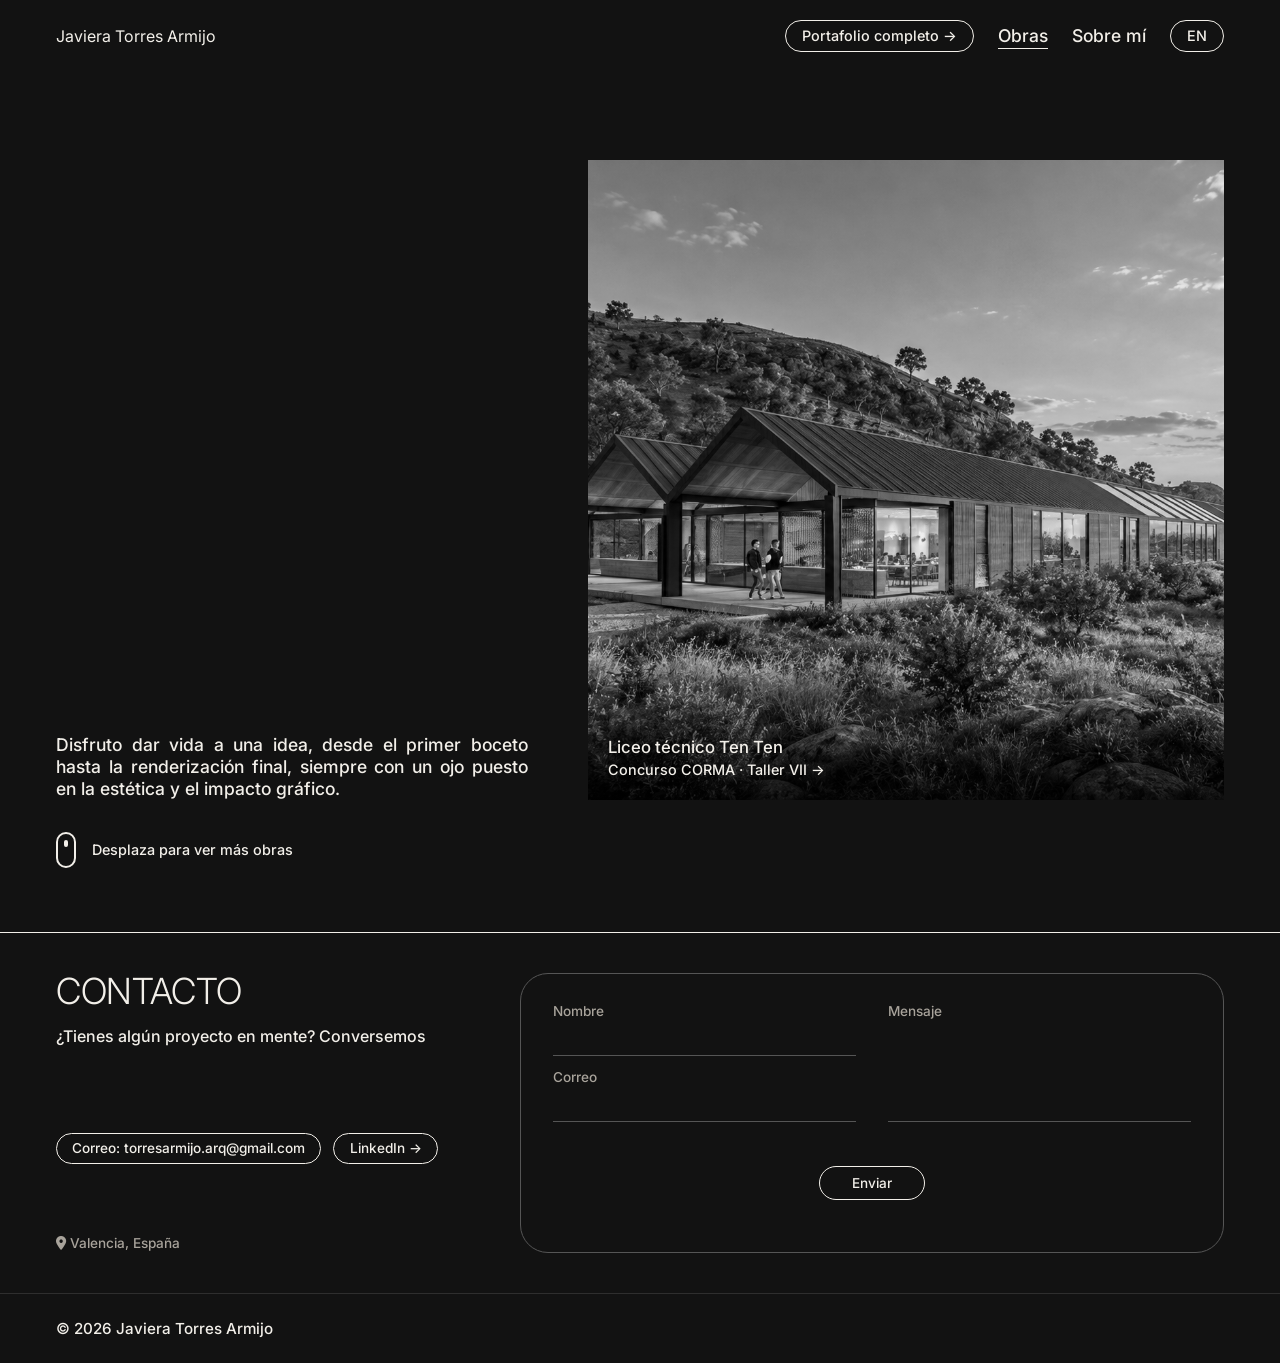
==== commit 3492180b: "actualizacion portafolio" ====
--- a/index.html
+++ b/index.html
@@ -4,8 +4,8 @@
 <head>
     <meta charset="UTF-8">
     <meta name="viewport" content="width=device-width, initial-scale=1.0">
-    <title>Javiera Torres Armijo · Arquitecta · Portafolio</title>
-    <meta name="description"
+    <title data-i18n="index.title">Javiera Torres Armijo · Arquitecta · Portafolio</title>
+    <meta name="description" data-i18n-content="index.desc"
         content="Portafolio de Javiera Torres Armijo, arquitecta, diseñadora gráfica y web. Trabajos seleccionados 2020 - 2025">
     <link rel="preconnect" href="https://fonts.googleapis.com">
     <link rel="preconnect" href="https://fonts.gstatic.com" crossorigin>
@@ -20,9 +20,15 @@
             <a href="index.html" class="cabecera__nombre">Javiera Torres Armijo</a>
             <nav aria-label="Principal">
                 <ul class="menu">
-                    <li class="menu__item"> <a href="index.html" class="menu__enlace" aria-current="page">Obras</a></li>
-                    <li class="menu__item"><a href="sobre-mi.html" class="menu__enlace">Sobre mí</a></li>
-                    <li class="menu__item"><a href="contacto.html" class="boton">Contacto &rarr;</a></li>
+                    <li class="menu__item"><a href="https://online.fliphtml5.com/nnvds/bmsx" class="boton boton--menu"
+                            target="_blank" rel="noopener" data-i18n="nav.portafolio">Portafolio
+                            completo &rarr;</a></li>
+                    <li class="menu__item"> <a href="index.html" class="menu__enlace" aria-current="page"
+                            data-i18n="nav.obras">Obras</a></li>
+                    <li class="menu__item"><a href="sobre-mi.html" class="menu__enlace" data-i18n="nav.sobre">Sobre
+                            mí</a></li>
+                    <li class="menu__item"><button class="boton boton--menu" id="boton-idioma" type="button"
+                            aria-label="Cambiar idioma">EN</button></li>
                 </ul>
             </nav>
         </div>
@@ -30,16 +36,16 @@
     <main class="obras">
         <ul class="obras__fila">
             <li class="obras__item presentacion">
-                <h1 class="presentacion__texto">Disfruto dar vida a una idea, desde el primer boceto hasta la
+                <h1 class="presentacion__texto" data-i18n="index.presentacion">Disfruto dar vida a una idea, desde el primer boceto hasta la
                     renderización final, siempre con un ojo puesto en la estética y el impacto gráfico.</h1>
             </li>
             <li class="obras__item">
                 <a href="obra-1.html" class="tarjeta">
-                    <img src="imgs/index/foto1.png" alt="Imagen principal de representación gráfica concurso CORMA"
+                    <img src="imgs/index/foto1.png" alt="Imagen principal del Liceo Técnico Ten Ten"
                         class="tarjeta__img" width="867" height="596">
                     <div class="tarjeta__texto">
-                        <h2 class="tarjeta__titulo">Proyecto Concurso CORMA 2021</h2>
-                        <p class="tarjeta__sub">Concurso CORMA · Taller VII &rarr;</p>
+                        <h2 class="tarjeta__titulo" data-i18n="index.c1.titulo">Liceo técnico Ten Ten</h2>
+                        <p class="tarjeta__sub" data-i18n="index.c1.sub">Concurso CORMA · Taller VII &rarr;</p>
                     </div>
                 </a>
             </li>
@@ -48,8 +54,8 @@
                     <img src="imgs/index/foto3.png" alt="Imagen principal de Parque conector Mapocho"
                         class="tarjeta__img" height="657" width="912" loading="lazy">
                     <div class="tarjeta__texto">
-                        <h2 class="tarjeta__titulo">Parque conector Mapocho</h2>
-                        <p class="tarjeta__sub">Proyecto concurso Corma21 · Taller VIII &rarr;</p>
+                        <h2 class="tarjeta__titulo" data-i18n="index.c2.titulo">Parque conector Mapocho</h2>
+                        <p class="tarjeta__sub" data-i18n="index.c2.sub">Edificio puente · Taller VIII &rarr;</p>
                     </div>
                 </a>
             </li>
@@ -58,8 +64,8 @@
                     <img src="imgs/index/foto4.png" alt="Imagen principal de Polideportivo Vicuña" class="tarjeta__img"
                         height="657" width="928" loading="lazy">
                     <div class="tarjeta__texto">
-                        <h2 class="tarjeta__titulo">Polideportivo Vicuña</h2>
-                        <p class="tarjeta__sub">Proyecto polideportivo · Taller IX &rarr;</p>
+                        <h2 class="tarjeta__titulo" data-i18n="index.c3.titulo">Polideportivo Vicuña</h2>
+                        <p class="tarjeta__sub" data-i18n="index.c3.sub">Proyecto polideportivo · Taller IX &rarr;</p>
                     </div>
                 </a>
             </li>
@@ -69,34 +75,59 @@
                         alt="Imagen principal de Estación Terminal, Proyecto Tren Santiago - Melipilla"
                         class="tarjeta__img" width="928" height="657" loading="lazy">
                     <div class="tarjeta__texto">
-                        <h2 class="tarjeta__titulo">Estación terminal<br>Tren Santiago - Melipilla</h2>
-                        <p class="tarjeta__sub">Proyecto de título &rarr;</p>
+                        <h2 class="tarjeta__titulo" data-i18n="index.c4.titulo">Estación terminal<br>Tren Santiago - Melipilla</h2>
+                        <p class="tarjeta__sub" data-i18n="index.c4.sub">Proyecto de título &rarr;</p>
                     </div>
                 </a>
             </li>
         </ul>
         <div class="obras__controles contenedor">
-            <p class="obras__aviso">Desliza para ver más obras</p>
-            <div class="obras__botones">
-                <button class="boton boton--flecha" id="flecha-izq" type="button"
-                    aria-label="Obras anteriores">&larr;</button>
-                <button class="boton boton--flecha" id="flecha-der" type="button"
-                    aria-label="Obras siguientes">&rarr;</button>
-            </div>
+            <p class="obras__aviso">
+                <span class="raton" aria-hidden="true"></span>
+                <span data-i18n="index.aviso">Desplaza para ver más obras</span>                
+            </p>
         </div>
     </main>
-    <footer class="pie">
+    <footer class="pie" id="contacto">
+        <div class="contenedor contacto">
+            <section class="contacto__texto">
+                <h2 class="titulo-gigante" data-i18n="pie.titulo">Contacto</h2>
+                <p class="contacto__lema" data-i18n="pie.lema">¿Tienes algún proyecto en mente? Conversemos</p>
+                <div class="contacto__botones">
+                    <span class="boton boton--texto">
+                        <span data-i18n="pie.correo">Correo:
+                    </span> <span class="contacto__correo">torresarmijo.arq@gmail.com</span></span>
+                    <a href="https://www.linkedin.com/in/javiera-torres-4b315a322/" class="boton" target="_blank"
+                        rel="noopener">LinkedIn &rarr;</a>
+                </div>
+                <p class="contacto__lugar"><i class="fa-solid fa-location-dot"></i> <span
+                        data-i18n="pie.lugar">Valencia, España</span></p>
+            </section>
+            <form action="mailto:torresarmijo.arq@gmail.com" class="formulario" method="post" enctype="text/plain"
+                id="formulario" novalidate>
+                <div class="formulario__campo">
+                    <label for="nombre" class="formulario__etiqueta" data-i18n="lbl.nombre">Nombre</label>
+                    <input type="text" class="formulario__control" id="nombre" name="nombre" required>
+                </div>
+                <div class="formulario__campo">
+                    <label for="correo" class="formulario__etiqueta" data-i18n="lbl.correo">Correo</label>
+                    <input type="email" class="formulario__control" id="correo" name="correo" required>
+                </div>
+                <div class="formulario__campo">
+                    <label for="mensaje" class="formulario__etiqueta" data-i18n="lbl.mensaje">Mensaje</label>
+                    <textarea name="mensaje" id="mensaje" class="formulario__control" rows="3" required></textarea>
+                </div>
+                <button class="boton" type="submit" data-i18n="lbl.enviar">Enviar</button>
+                <p class="formulario__mensaje" id="mensaje-formulario" role="status"></p>
+            </form>
+        </div>
         <div class="contenedor pie__interior">
             <p>&copy; <span id="anio">2026</span> Javiera Torres Armijo</p>
-            <div class="pie__contacto"><a href="mailto:torresarmijo.arq@gmail.com">torresarmijo.arq@gmail.com</a><a
-                    href="https://www.linkedin.com/in/javiera-torres-4b315a322/" target="_blank"
-                    rel="noopener">LinkedIn</a>
-                <a href="https://online.fliphtml5.com/nnvds/bmsx" target="_blank" rel="noopener">Portafolio
-                    completo</a>
-            </div>
         </div>
     </footer>
+    <script src="idiomas.js" defer></script>
     <script src="main.js" defer></script>
+
 </body>
 
 </html>
--- a/styles.css
+++ b/styles.css
@@ -106,9 +106,43 @@
     color: #121212;
 }
 
+/* BOTON DEL MENU portafolio completo */
+.boton--menu{
+    padding: .4rem 1rem;
+    font-size: .9rem;
+}
+
+@media (max-width:600px){
+    .cabecera__interior{
+        flex-wrap: wrap;
+    }
+}
+
+/* CORREO COMO TEXTO COPIABLE (NO ES ENLACE */
+.boton--texto,
+.boton--texto:hover{
+    background: none;
+    color: #f2efe9;
+    cursor: text;
+}
+
+.contacto__correo{
+    user-select: all;
+}
+
+
 /* OBRAS: FILA HORIZONTAL CON DESPLAZAMIENTO */
 .obras {
     padding: 1.5rem 0 2rem;
+    min-height: calc(100vh - 4.5rem);
+    min-height: calc(100svh - 4.5rem);
+    display: flex;
+    flex-direction: column;
+    justify-content: flex-end;
+}
+
+.obras .obras__controles{
+    width: 100%;
 }
 
 .obras__fila {
@@ -119,8 +153,11 @@
     overflow-x: auto;
     scroll-snap-type: x mandatory;
     scroll-padding: 0 1.25rem;
-    scrollbar-width: thin;
-    scrollbar-color: #555 #121212;
+    scrollbar-width: thin;   
+}
+
+.obras__fila::-webkit-scrollbar{
+    display: none;
 }
 
 .obras__item {
@@ -180,8 +217,43 @@
 
 .obras__aviso {
     font-size: .9rem;
-}
-
+    display: flex;
+    align-items: center;
+    gap: 1rem;
+    font-size: .9rem;
+}
+
+.raton {
+    position: relative;
+    flex: none;
+    width: 1.25rem;
+    height: 2.25rem;
+    border: 2px solid #f2efe9;
+    border-radius: 999px;
+}
+
+.raton::after{
+    content: "";
+    position: absolute;
+    top: .4rem;
+    left: 50%;
+    width: .2rem;
+    height: .4rem;
+    margin-left: -.1rem;
+    border-radius: 999px;
+    background: #f2efe9;
+    animation: rueda 1.6s ease-in-out infinite;
+}
+
+@keyframes rueda{
+    0%{opacity: 0; transform: translateY(0);}
+    30%{opacity: 1;}
+    100%{opacity: 0; transform: translateY(.8rem);}
+}
+
+@media (prefers-reduced-motion: reduce){
+    .raton::after{animation: none;}
+}
 /* PAGINA DE OBRAS */
 .obra {
     padding-bottom: 2rem;
@@ -223,8 +295,14 @@
 .ficha dt {
     color: #a8a39b;
     font-size: .85rem;
+    font-weight: 400;
+    margin-bottom: .5rem;
     text-decoration: underline;
     text-underline-offset: 4px;
+}
+
+.ficha dd + dd{
+    margin-top: 1rem;
 }
 
 .galeria {
@@ -259,14 +337,12 @@
 }
 
 .sobre__img {
-    width: 100%;
-    max-height: 70vh;
-    object-fit: cover;
+    width: 100%;    
     filter: grayscale(1);
 }
 
 .sobre__texto {
-    margin: 1.5rem 0;
+    margin: 1.5rem 0 0;
     font-size: 1.2rem;
     line-height: 1.35;
     max-width: 60rem;
@@ -287,8 +363,9 @@
 }
 
 .lista__titulo {
-    font-size: .95rem;
-    font-weight: 500;
+    font-size: .85rem;
+    font-weight: 400;
+    color: #a8a39b;
     text-decoration: underline;
     text-underline-offset: 4px;
     margin-bottom: 1rem;
@@ -297,7 +374,8 @@
 .lista__fila {
     display: flex;
     justify-content: space-between;
-    gap: 1rem;
+    flex-wrap: wrap;
+    gap: .15rem 1rem;
     padding: .5rem 0;
     font-size: .95rem;
 }
@@ -385,6 +463,68 @@
     display: grid;
     gap: .25rem;
 }
+
+.contacto + .pie__interior{
+    border-top: 1px solid #2e2e2e;
+}
+
+/* PIE COMPACTO */
+.pie .contacto{
+    gap: 2rem;
+    padding-top: 2.5rem;
+    padding-bottom: 2.5rem;
+    align-items: start;
+}
+
+.pie .titulo-gigante{
+    font-size: clamp(1.5rem, 3vw, 2.25rem);
+}
+
+.pie .contacto__lema{
+    margin: 1rem 0;
+    font-size: 1rem;
+}
+
+.pie .contacto__lugar{
+    margin-top: 1rem;
+    font-size: .85rem;
+}
+
+.pie .boton{
+    padding: .4rem .95rem;
+    font-size: .85rem;
+}
+
+.pie .formulario{
+    gap: .75rem;
+    font-size: .85rem;
+    border: 1px solid #555;
+    border-radius: 1.75rem;
+    padding: 1.75rem 2rem 1.5rem;
+   
+}
+
+.pie .formulario .boton{
+    justify-self: center;
+    margin-top: 2rem;
+    padding: .5rem 2rem;
+}
+
+.pie .formulario__control{
+    padding: .35rem 0;
+}
+
+.pie .formulario__mensaje{
+    min-height: 1.2em;
+    font-size: .8rem;
+}
+
+@media(min-width:768px){
+    .pie .contacto{
+        grid-template-columns: 1fr minmax(0, 22rem);
+        gap: 4rem;
+    }
+}
 /* JAVASCRIPT */
 .obras__controles{
     display: flex;
@@ -392,19 +532,6 @@
     align-items: center;
     gap: 1rem;
     margin-top: 1rem;
-}
-
-.obras__botones{
-    display: flex;
-    gap: .5rem;
-}
-
-.boton--flecha{
-    width: 2.75rem;
-    height: 2.75rem;
-    padding: 0;
-    display: grid ;
-    place-items: center;
 }
 
 .obra img{
@@ -583,6 +710,37 @@
     margin-top: 2.5rem;
 }
 
+/* DESCRIPCIÓN Y DIAGRAMA (movil) */
+.concepto{
+    display: grid;
+    gap: 2rem;
+    padding: 3rem 0 4rem;
+}
+
+.concepto .ficha{
+    margin-top: 0;
+}
+
+.concepto__titulo{
+    margin-bottom: .75rem;
+    font-size: .95rem;
+    font-weight: 500;
+    text-decoration: underline;
+    text-underline-offset: 4px;
+}
+
+.concepto__texto p + .concepto__titulo{
+    margin-top: 3rem;
+}
+
+.concepto__img{
+    width: 100%;
+}
+
+/* portada y diagrama no abren el visor, asique va sin lupa */
+.obra .obra__principal, .obra .concepto__img{
+    cursor: default;
+}
 
 /* TABLET Y ESCRITORIO */
 @media (min-width:768px) {
@@ -599,6 +757,7 @@
         padding-left: 0;
         padding-right: 0;
         scroll-padding: 0;
+        scroll-snap-type: none;
     }
 
     .cabecera__interior {
@@ -612,19 +771,43 @@
     }
 
     .obras__item {
-        flex-basis: 700px;
+        flex-basis: 800px;
+    }
+
+    .tarjeta{
+        aspect-ratio: 5/4;
+        max-height: 78vh;
     }
 
     .presentacion__texto {
-        font-size: 1.5rem;
+        font-size: 1.1rem;
+        max-width: 29.5rem;
+        text-align: justify;
+                
+    }
+
+    .obras__item.presentacion{
+        flex-basis: 32rem;
     }
 
     .obra__encabezado {
-        grid-template-columns: fit-content(60%) minmax(0, 40rem);
+        --texto: clamp(.9rem, 1.1vw, 1.25rem);
+        grid-template-columns: fit-content(70%) minmax(0, 40rem);
         justify-content: start;
-        align-items: center;
+        align-items: end;
         column-gap: 2.5rem;
         padding: 3rem 0;
+    }
+
+    /* 3 lineas pequeñas */
+    .obra__encabezado .titulo-gigante{
+        font-size: calc(var(--texto)*5.15);
+    }
+
+    .obra__resumen{
+        margin-bottom: calc(var(--texto)* .7);
+        font-size: var(--texto);
+        max-width: 25ch;
     }
 
     .galeria-obra__marco{
@@ -646,9 +829,9 @@
         gap: 3rem;
     }
 
-    .sobre {
-        grid-template-columns: 2.2fr 1fr;
-        gap: 5rem;
+    .sobre__datos {
+        grid-template-columns: repeat(2, minmax(0, 1fr));
+        gap: 2.5rem 2rem;
     }
 
     .contacto {
@@ -660,4 +843,133 @@
     .pie__contacto {
         text-align: right;
     }
+}
+
+/* ESCRITOIO */
+@media (min-width:1024px){
+    .concepto{
+        grid-template-columns: minmax(0, 1fr) minmax(0,2fr);
+        gap: 5rem;
+        align-items: center;
+        padding: 6rem 0 7rem;
+    }
+
+    .pie .contacto{
+        grid-template-columns: 1fr minmax(0, 44rem);
+    }
+
+    .pie .formulario{
+        grid-template-columns: 1fr 1fr;
+        column-gap: 2rem;
+    }
+
+    .pie .formulario__campo:has(textarea){
+        grid-column: 2;
+        grid-row: 1 / span 2;
+        grid-template-rows: auto 1fr;
+    }
+
+    .pie .formulario textarea{
+        height: 100%;
+        min-height: 5.5rem;
+        resize: none;
+    }
+
+    .pie .formulario .boton{
+        grid-column: 1 / -1;
+        grid-row: 3;
+    }
+
+    .pie .formulario__mensaje{
+        grid-column: 1 / -1;
+        grid-row: 4;
+    }
+}
+
+/* SOBRE MI */
+@media(min-width:1200px){
+    .sobre{
+        grid-template-columns: minmax(0,1fr) minmax(0,2fr);
+        gap: 4rem;
+        align-items: start;
+    }
+}
+
+/* 4 columnas solo si hay ancho suficiente */
+@media(min-width:1600px){
+    .sobre__datos{
+        grid-template-columns: repeat(4, minmax(0,1fr));
+    }
+}
+
+/* experiencia y formacion */
+.lista--detalle .lista__fila{
+    display: block;
+}
+
+.lista--detalle dt{
+    color: #f2efe9;
+    font-weight: 500;
+}
+
+.lista--detalle dd{
+    text-align: left;
+    white-space: normal;
+    color: #a8a39b;
+    font-weight: 300;
+}
+
+/* texto */
+@media (min-width:1200px){
+    .sobre{
+        grid-template-rows: 1fr auto;
+    }
+
+    .sobre__principal{
+        display: contents;
+    }
+
+    .sobre__img{
+        grid-column: 1;
+        grid-row: 1 / span 2;
+    }
+
+    .sobre__datos{
+        grid-column: 2;
+        grid-row: 1;
+    }
+
+    .sobre__texto{
+        grid-column: 2;
+        grid-row: 2;
+        align-self: end;
+        margin: 0;
+        max-width: none;
+    }
+}
+
+/* OBRA 4 titulo en dos lineas*/
+.obra__encabezado--solo{
+    grid-template-columns: 1fr;
+}
+
+.obra__linea-menor{
+    display: block;
+    font-size: .8em;
+}
+
+/* FOOTER: contacto */
+.pie .contacto{
+    align-items: stretch;
+}
+
+.pie .contacto__texto{
+    display: flex;
+    flex-direction: column;    
+}
+
+/* TITULO Y FRASES JUNTOS ARRIBA, resto se reparte */
+.pie .contacto__texto .contacto__botones,
+.pie .contacto__texto .contacto__lugar{
+    margin-top: auto;
 }
